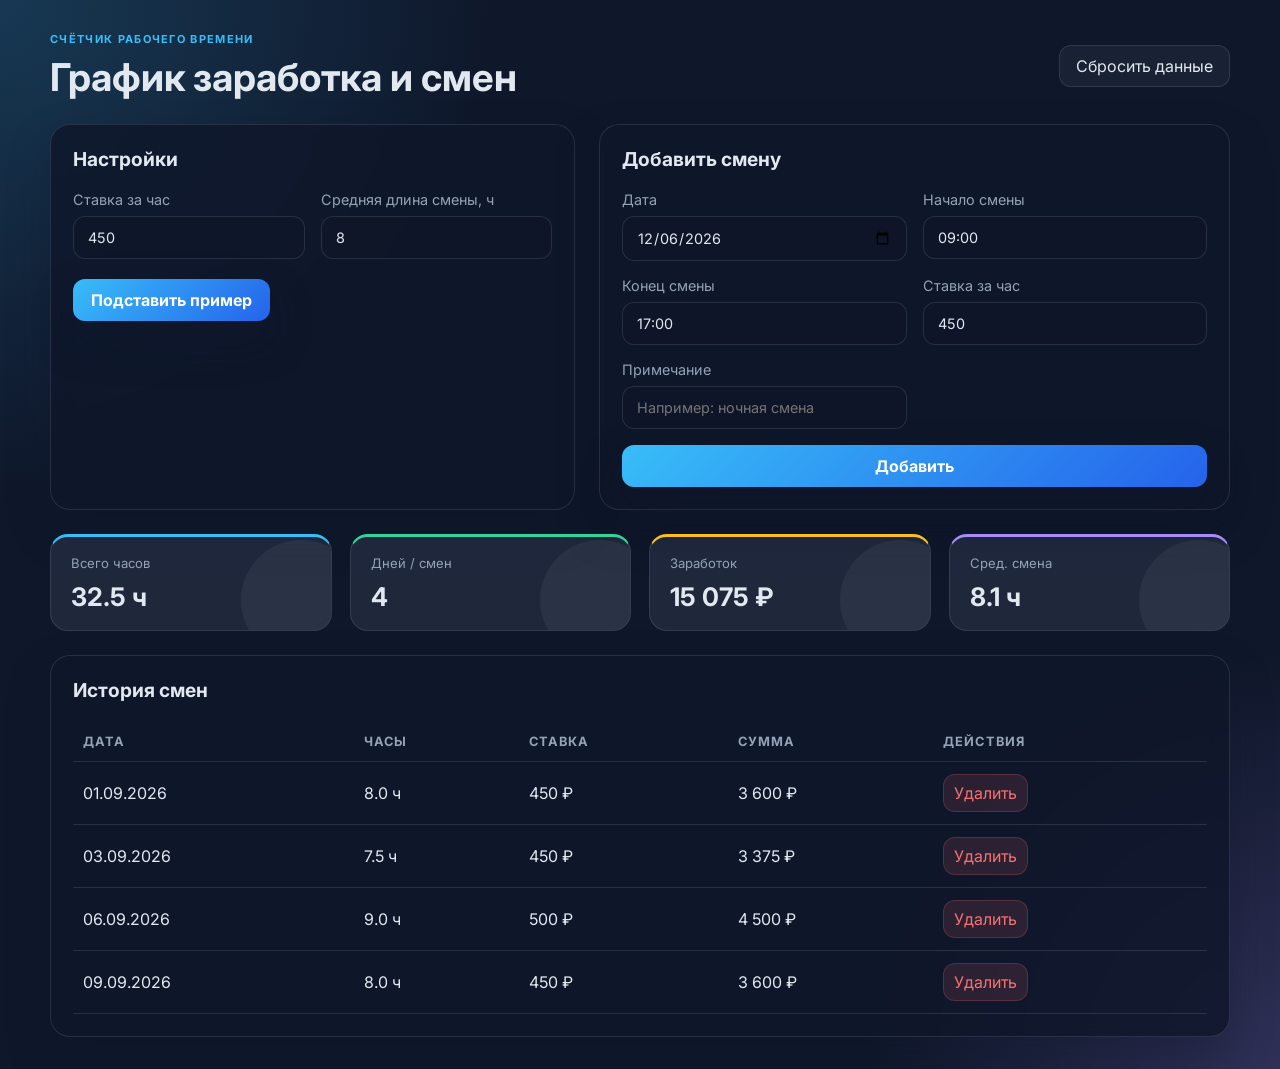
==== index.html @ fa551477 "Add files via upload" ====
<!DOCTYPE html>
<html lang="ru">
  <head>
    <meta charset="UTF-8" />
    <meta name="viewport" content="width=device-width, initial-scale=1.0" />
    <title>Рабочее время и заработок</title>
    <link rel="preconnect" href="https://fonts.googleapis.com" />
    <link rel="preconnect" href="https://fonts.gstatic.com" crossorigin />
    <link href="https://fonts.googleapis.com/css2?family=Inter:wght@400;500;600;700;800&display=swap" rel="stylesheet" />
    <link rel="stylesheet" href="style.css?v=4" />
  </head>
  <body>
    <div class="app-shell">
      <header class="topbar">
        <div>
          <p class="eyebrow">Счётчик рабочего времени</p>
          <h1>График заработка и смен</h1>
        </div>
        <div class="topbar-actions">
          <button class="ghost-btn menu-toggle" id="menuToggle" type="button" aria-expanded="false" aria-controls="mobileMenu">☰</button>
          <button class="ghost-btn back-btn" id="backToHomeBtn" type="button">← Назад</button>
          <button class="ghost-btn reset-btn" id="resetDataBtn" type="button">Сбросить данные</button>
        </div>
      </header>

      <nav class="mobile-menu" id="mobileMenu" aria-label="Дополнительные разделы">
        <a class="home-link" href="index.html">Главная — добавить смену</a>
        <a href="index.html?view=report">История смен</a>
      </nav>

      <main class="dashboard">
        <section class="panel settings-panel">
          <div class="panel-header">
            <h2>Настройки</h2>
          </div>

          <div class="field-grid">
            <label class="field">
              <span>Ставка за час</span>
              <input id="hourRateInput" type="number" min="0" step="0.01" value="450" />
            </label>

            <label class="field">
              <span>Средняя длина смены, ч</span>
              <input id="averageShiftInput" type="number" min="1" step="0.5" value="8" />
            </label>
          </div>

          <div class="quick-actions">
            <button id="useExampleBtn" type="button" class="primary-btn">Подставить пример</button>
          </div>
        </section>

        <section class="panel form-panel">
          <div class="panel-header">
            <h2>Добавить смену</h2>
          </div>

          <form id="shiftForm">
            <div class="field-grid">
              <label class="field">
                <span>Дата</span>
                <input id="dateInput" type="date" required />
              </label>

              <label class="field">
                <span>Начало смены</span>
                <input id="startTimeInput" type="text" inputmode="numeric" placeholder="Например, 16:00" value="09:00" maxlength="5" required />
              </label>

              <label class="field">
                <span>Конец смены</span>
                <input id="endTimeInput" type="text" inputmode="numeric" placeholder="Например, 04:00" value="17:00" maxlength="5" required />
              </label>

              <label class="field">
                <span>Ставка за час</span>
                <input id="shiftRateInput" type="number" min="0" step="0.01" value="450" />
              </label>

              <label class="field">
                <span>Примечание</span>
                <input id="noteInput" type="text" placeholder="Например: ночная смена" />
              </label>
            </div>

            <button type="submit" class="primary-btn wide">Добавить</button>
          </form>
        </section>

        <section class="stats-grid" aria-label="Итоги">
          <article class="stat-card accent-blue">
            <p>Всего часов</p>
            <h3 id="totalHours">0</h3>
          </article>
          <article class="stat-card accent-green">
            <p>Дней / смен</p>
            <h3 id="totalShifts">0</h3>
          </article>
          <article class="stat-card accent-orange">
            <p>Заработок</p>
            <h3 id="totalEarned">0 ₽</h3>
          </article>
          <article class="stat-card accent-purple">
            <p>Сред. смена</p>
            <h3 id="averageShift">0 ч</h3>
          </article>
        </section>

        <section class="panel calendar-panel">
          <div class="panel-header calendar-header">
            <h2>Календарь рабочих дней</h2>
            <div class="calendar-controls">
              <button class="ghost-btn calendar-nav-btn" id="previousMonthBtn" type="button" aria-label="Предыдущий месяц">‹</button>
              <strong id="calendarMonthLabel"></strong>
              <button class="ghost-btn calendar-nav-btn" id="nextMonthBtn" type="button" aria-label="Следующий месяц">›</button>
            </div>
          </div>
          <div id="calendar" class="calendar" aria-live="polite"></div>
          <div class="calendar-legend">
            <span><i class="legend-dot worked"></i> Работал</span>
            <span><i class="legend-dot day-off"></i> Выходной</span>
          </div>
        </section>

        <section class="panel chart-panel">
          <div class="panel-header">
            <h2>График по дням</h2>
          </div>
          <div id="chart" class="chart" aria-live="polite"></div>
        </section>

        <section class="panel table-panel">
          <div class="panel-header">
            <h2>История смен</h2>
          </div>

          <div class="table-wrap">
            <table>
              <thead>
                <tr>
                  <th>Дата</th>
                  <th>Часы</th>
                  <th>Ставка</th>
                  <th>Сумма</th>
                  <th>Действия</th>
                </tr>
              </thead>
              <tbody id="entriesTableBody"></tbody>
            </table>
          </div>
        </section>
      </main>
    </div>

    <script src="script.js?v=4"></script>
  </body>
</html>
---- style.css ----
:root {
  --bg: #0f172a;
  --bg-soft: #111827;
  --panel: rgba(15, 23, 42, 0.82);
  --panel-strong: #1e293b;
  --panel-alt: #0b1120;
  --card: rgba(148, 163, 184, 0.12);
  --text: #e2e8f0;
  --muted: #94a3b8;
  --line: rgba(148, 163, 184, 0.18);
  --blue: #38bdf8;
  --green: #34d399;
  --orange: #fbbf24;
  --purple: #a78bfa;
  --red: #f87171;
  --shadow: 0 20px 40px rgba(15, 23, 42, 0.35);
}

* {
  box-sizing: border-box;
}

html, body {
  margin: 0;
  min-height: 100%;
  font-family: "Inter", sans-serif;
  background:
    radial-gradient(circle at top left, rgba(56, 189, 248, 0.2), transparent 30%),
    radial-gradient(circle at bottom right, rgba(167, 139, 250, 0.22), transparent 25%),
    var(--bg);
  color: var(--text);
}

body {
  padding: 32px 20px;
}

button, input {
  font: inherit;
}

.app-shell {
  max-width: 1180px;
  margin: 0 auto;
}

.topbar {
  display: flex;
  justify-content: space-between;
  align-items: center;
  gap: 16px;
  margin-bottom: 24px;
}

.topbar-actions {
  display: flex;
  align-items: center;
  gap: 10px;
}

.menu-toggle {
  display: none;
}

.back-btn {
  display: none;
}

.mobile-menu {
  display: none;
}

.eyebrow {
  margin: 0;
  color: var(--blue);
  text-transform: uppercase;
  letter-spacing: 0.12em;
  font-size: 11px;
  font-weight: 700;
}

h1 {
  margin: 8px 0 0;
  font-size: clamp(2rem, 3vw, 3rem);
}

.ghost-btn,
.primary-btn,
.delete-btn {
  border: none;
  border-radius: 12px;
  cursor: pointer;
  transition: transform 0.18s ease, opacity 0.18s ease;
}

.ghost-btn:hover,
.primary-btn:hover,
.delete-btn:hover {
  transform: translateY(-1px);
}

.ghost-btn {
  background: rgba(148, 163, 184, 0.08);
  color: var(--text);
  border: 1px solid var(--line);
  padding: 10px 16px;
}

.primary-btn {
  background: linear-gradient(135deg, var(--blue), #2563eb);
  color: white;
  padding: 11px 18px;
  font-weight: 700;
  box-shadow: var(--shadow);
}

.wide {
  width: 100%;
  margin-top: 16px;
}

.dashboard {
  display: grid;
  grid-template-columns: 1.25fr 1.5fr;
  gap: 24px;
}

.panel {
  background: var(--panel);
  border: 1px solid var(--line);
  border-radius: 20px;
  padding: 22px;
  box-shadow: var(--shadow);
  backdrop-filter: blur(10px);
  min-width: 0;
}

.dashboard > * {
  min-width: 0;
}

body.view-report .dashboard > * {
  display: none;
}

body.view-report .dashboard > .stats-grid,
body.view-report .dashboard > .calendar-panel,
body.view-report .dashboard > .chart-panel,
body.view-report .dashboard > .table-panel {
  display: block;
}

body:not(.view-report) .dashboard > .calendar-panel,
body:not(.view-report) .dashboard > .chart-panel {
  display: none;
}

.settings-panel,
.form-panel {
  min-height: 180px;
}

.panel-header {
  display: flex;
  justify-content: space-between;
  align-items: center;
  margin-bottom: 20px;
}

.panel-header h2 {
  margin: 0;
  font-size: 1.2rem;
}

.field-grid {
  display: grid;
  grid-template-columns: repeat(2, minmax(0, 1fr));
  gap: 16px;
}

.field {
  display: flex;
  flex-direction: column;
  gap: 8px;
  color: var(--muted);
  font-size: 0.9rem;
}

.field input {
  width: 100%;
  border: 1px solid var(--line);
  background: rgba(15, 23, 42, 0.8);
  color: var(--text);
  border-radius: 12px;
  padding: 12px 14px;
  outline: none;
}

.field input:focus {
  border-color: rgba(56, 189, 248, 0.9);
  box-shadow: 0 0 0 3px rgba(56, 189, 248, 0.12);
}

.quick-actions {
  margin-top: 20px;
}

.stats-grid {
  grid-column: 1 / -1;
  display: grid;
  grid-template-columns: repeat(4, minmax(0, 1fr));
  gap: 18px;
}

.stat-card {
  background: var(--card);
  border: 1px solid var(--line);
  border-radius: 18px;
  padding: 18px 20px;
  position: relative;
  overflow: hidden;
}

.stat-card::after {
  content: "";
  position: absolute;
  inset: auto -30px -30px auto;
  width: 120px;
  height: 120px;
  border-radius: 50%;
  background: rgba(255, 255, 255, 0.05);
}

.stat-card p {
  margin: 0;
  color: var(--muted);
  font-size: 0.82rem;
}

.stat-card h3 {
  margin: 10px 0 0;
  font-size: clamp(1.5rem, 2vw, 2.2rem);
}

.accent-blue { border-top: 3px solid var(--blue); }
.accent-green { border-top: 3px solid var(--green); }
.accent-orange { border-top: 3px solid var(--orange); }
.accent-purple { border-top: 3px solid var(--purple); }

.chart-panel,
.calendar-panel,
.table-panel {
  grid-column: 1 / -1;
}

.calendar-header {
  margin-bottom: 16px;
}

.calendar-controls {
  display: flex;
  align-items: center;
  gap: 14px;
  color: var(--text);
}

.calendar-nav-btn {
  padding: 5px 12px;
  font-size: 1.3rem;
  line-height: 1;
}

.calendar {
  display: grid;
  grid-template-columns: repeat(7, minmax(0, 1fr));
  gap: 8px;
}

.calendar-weekday {
  padding: 4px 8px;
  color: var(--muted);
  font-size: 0.75rem;
  font-weight: 700;
  text-align: center;
  text-transform: uppercase;
}

.calendar-cell {
  min-height: 92px;
  padding: 10px;
  border: 1px solid var(--line);
  border-radius: 12px;
  background: rgba(15, 23, 42, 0.58);
}

.calendar-empty {
  border-color: transparent;
  background: transparent;
}

.calendar-cell.is-worked {
  border-color: rgba(52, 211, 153, 0.55);
  background: rgba(52, 211, 153, 0.1);
}

.calendar-cell.is-day-off {
  background: rgba(148, 163, 184, 0.04);
}

.calendar-day {
  display: block;
  margin-bottom: 12px;
  font-size: 1rem;
}

.calendar-status,
.calendar-hours {
  display: block;
  font-size: 0.72rem;
}

.worked-status {
  color: var(--green);
  font-weight: 700;
}

.day-off-status {
  color: var(--muted);
}

.calendar-hours {
  margin-top: 5px;
  color: var(--text);
}

.calendar-legend {
  display: flex;
  gap: 18px;
  margin-top: 16px;
  color: var(--muted);
  font-size: 0.8rem;
}

.calendar-legend span {
  display: inline-flex;
  align-items: center;
  gap: 7px;
}

.legend-dot {
  width: 9px;
  height: 9px;
  border-radius: 50%;
}

.legend-dot.worked {
  background: var(--green);
}

.legend-dot.day-off {
  background: var(--muted);
}

.chart {
  display: flex;
  align-items: flex-end;
  gap: 12px;
  height: 220px;
  padding-top: 24px;
  border-radius: 16px;
  background: linear-gradient(180deg, rgba(15, 23, 42, 0.75), rgba(15, 23, 42, 0.9));
  border: 1px solid var(--line);
  padding-inline: 16px;
}

.bar-group {
  flex: 1;
  display: flex;
  flex-direction: column;
  align-items: center;
  justify-content: end;
  gap: 8px;
  height: 100%;
}

.bar {
  width: 100%;
  max-width: 42px;
  min-height: 12px;
  border-radius: 10px 10px 0 0;
  background: linear-gradient(180deg, var(--blue), var(--purple));
  box-shadow: 0 10px 20px rgba(56, 189, 248, 0.25);
}

.bar-label {
  font-size: 0.7rem;
  color: var(--muted);
  text-align: center;
  white-space: nowrap;
}

.table-wrap {
  overflow-x: auto;
  max-width: 100%;
}

table {
  width: 100%;
  border-collapse: collapse;
  min-width: 700px;
}

th, td {
  padding: 12px 10px;
  border-bottom: 1px solid var(--line);
  text-align: left;
}

th {
  color: var(--muted);
  font-size: 0.8rem;
  text-transform: uppercase;
  letter-spacing: 0.08em;
}

tbody tr:hover {
  background: rgba(148, 163, 184, 0.04);
}

.delete-btn {
  background: rgba(248, 113, 113, 0.12);
  color: var(--red);
  border: 1px solid rgba(248, 113, 113, 0.2);
  padding: 8px 10px;
}

.empty-state {
  text-align: center;
  color: var(--muted);
  padding: 20px;
}

@media (max-width: 900px) {
  .dashboard {
    grid-template-columns: 1fr;
  }

  .stats-grid {
    grid-template-columns: repeat(2, minmax(0, 1fr));
  }

  .panel {
    padding: 18px;
  }
}

@media (max-width: 640px) {
  body {
    padding: 16px 10px;
  }

  .topbar {
    flex-direction: column;
    align-items: flex-start;
    gap: 12px;
    margin-bottom: 16px;
  }

  .topbar-actions {
    width: 100%;
    justify-content: space-between;
  }

  .menu-toggle {
    display: block;
    min-width: 46px;
    padding: 10px 12px;
    font-size: 1.15rem;
  }

  body.view-report .back-btn {
    display: block;
  }

  .reset-btn {
    flex: 1;
  }

  .mobile-menu {
    display: none;
    margin: -4px 0 16px;
    padding: 8px;
    border: 1px solid var(--line);
    border-radius: 14px;
    background: var(--panel);
  }

  body.menu-open .mobile-menu {
    display: grid;
    gap: 6px;
  }

  .mobile-menu a {
    padding: 12px;
    border-radius: 10px;
    color: var(--text);
    background: rgba(148, 163, 184, 0.08);
    text-decoration: none;
  }

  .mobile-menu a:active {
    background: rgba(56, 189, 248, 0.18);
  }

  .mobile-menu .home-link {
    color: var(--blue);
    font-weight: 700;
  }

  .chart-panel,
  .calendar-panel {
    display: none;
  }

  body.view-report .stats-grid,
  body.view-report .calendar-panel,
  body.view-report .chart-panel,
  body.view-report .table-panel {
    display: block;
  }

  body.view-report .chart-panel,
  body.view-report .table-panel {
    display: block;
  }

  .panel {
    padding: 16px 12px;
    border-radius: 16px;
  }

  .panel-header {
    margin-bottom: 16px;
  }

  .calendar-header {
    align-items: flex-start;
    flex-direction: column;
    gap: 12px;
  }

  .calendar-controls {
    width: 100%;
    justify-content: space-between;
  }

  .field-grid,
  .stats-grid {
    grid-template-columns: 1fr;
  }

  .calendar {
    gap: 6px;
    overflow: hidden;
    padding-bottom: 0;
    grid-template-columns: repeat(7, minmax(0, 1fr));
  }

  .calendar-cell {
    min-height: 98px;
    padding: 9px 4px;
    border-radius: 9px;
    overflow: hidden;
  }

  .calendar-weekday {
    padding-inline: 0;
    font-size: 0.7rem;
  }

  .calendar-day {
    margin-bottom: 12px;
    font-size: 0.95rem;
  }

  .calendar-status,
  .calendar-hours {
    overflow-wrap: anywhere;
    font-size: 0.59rem;
    line-height: 1.35;
  }

  .calendar-legend {
    flex-wrap: wrap;
    gap: 10px 16px;
  }

  .chart {
    gap: 6px;
    padding-inline: 8px;
  }

  .bar-label {
    font-size: 0.6rem;
  }
}

@media (max-width: 380px) {
  h1 {
    font-size: 1.75rem;
  }

  .calendar {
    gap: 5px;
    grid-template-columns: repeat(7, minmax(0, 1fr));
  }

  .calendar-cell {
    min-height: 92px;
    padding: 8px 3px;
  }

  .calendar-status,
  .calendar-hours {
    font-size: 0.56rem;
  }
}
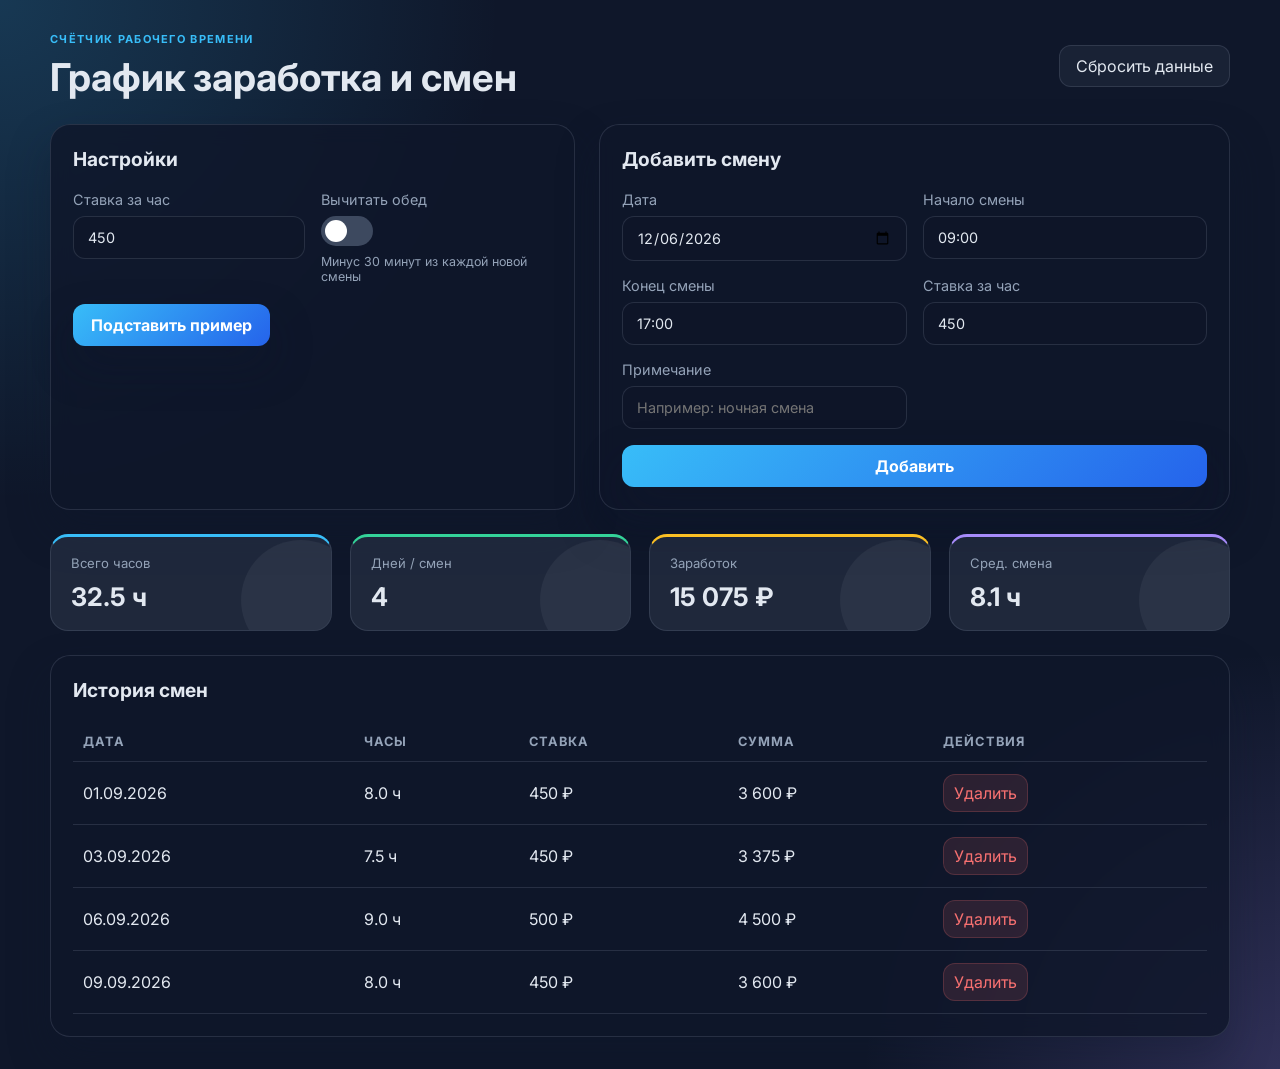
==== commit 28ac8624: "Add files via upload" ====
--- a/index.html
+++ b/index.html
@@ -7,7 +7,7 @@
     <link rel="preconnect" href="https://fonts.googleapis.com" />
     <link rel="preconnect" href="https://fonts.gstatic.com" crossorigin />
     <link href="https://fonts.googleapis.com/css2?family=Inter:wght@400;500;600;700;800&display=swap" rel="stylesheet" />
-    <link rel="stylesheet" href="style.css?v=4" />
+    <link rel="stylesheet" href="style.css?v=5" />
   </head>
   <body>
     <div class="app-shell">
@@ -40,9 +40,13 @@
               <input id="hourRateInput" type="number" min="0" step="0.01" value="450" />
             </label>
 
-            <label class="field">
-              <span>Средняя длина смены, ч</span>
-              <input id="averageShiftInput" type="number" min="1" step="0.5" value="8" />
+            <label class="field checkbox-field">
+              <span>Вычитать обед</span>
+              <span class="switch-control">
+                <input id="lunchBreakInput" type="checkbox" />
+                <span class="switch-slider"></span>
+              </span>
+              <small>Минус 30 минут из каждой новой смены</small>
             </label>
           </div>
 
@@ -153,6 +157,6 @@
       </main>
     </div>
 
-    <script src="script.js?v=4"></script>
+    <script src="script.js?v=6"></script>
   </body>
 </html>
--- a/style.css
+++ b/style.css
@@ -201,6 +201,58 @@
   box-shadow: 0 0 0 3px rgba(56, 189, 248, 0.12);
 }
 
+.checkbox-field {
+  justify-content: center;
+}
+
+.checkbox-field small {
+  color: var(--muted);
+  font-size: 0.78rem;
+}
+
+.switch-control {
+  position: relative;
+  display: inline-block;
+  width: 52px;
+  height: 30px;
+}
+
+.switch-control input {
+  position: absolute;
+  opacity: 0;
+  width: 0;
+  height: 0;
+}
+
+.switch-slider {
+  position: absolute;
+  inset: 0;
+  cursor: pointer;
+  border-radius: 999px;
+  background: rgba(100, 116, 139, 0.55);
+  transition: background 0.2s ease;
+}
+
+.switch-slider::before {
+  content: "";
+  position: absolute;
+  width: 22px;
+  height: 22px;
+  left: 4px;
+  top: 4px;
+  border-radius: 50%;
+  background: white;
+  transition: transform 0.2s ease;
+}
+
+.switch-control input:checked + .switch-slider {
+  background: var(--blue);
+}
+
+.switch-control input:checked + .switch-slider::before {
+  transform: translateX(22px);
+}
+
 .quick-actions {
   margin-top: 20px;
 }
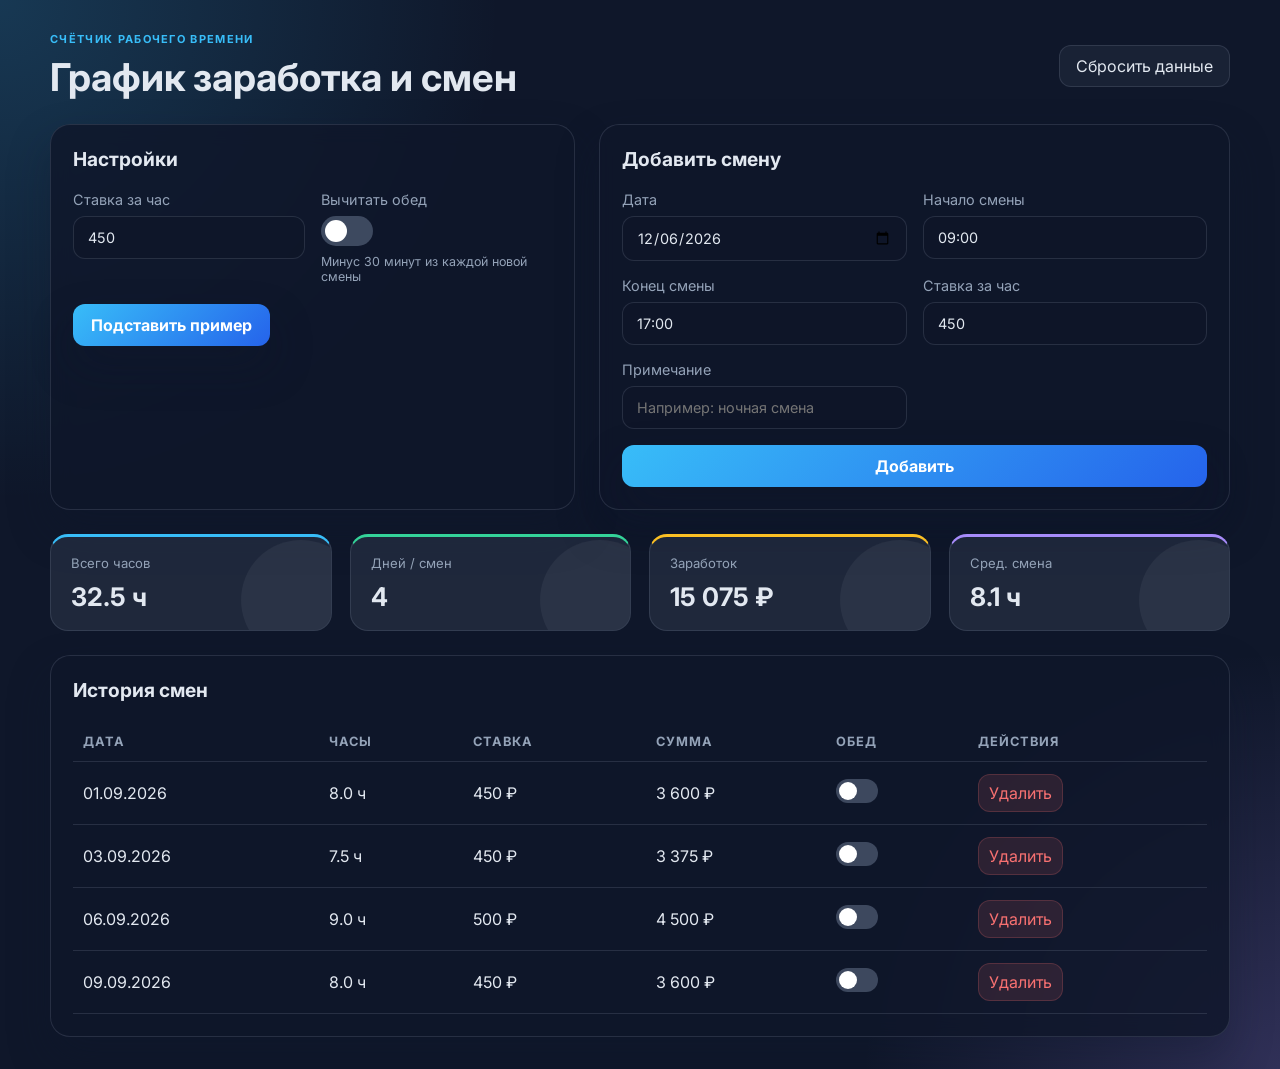
==== commit ebe6da11: "Add files via upload" ====
--- a/index.html
+++ b/index.html
@@ -7,7 +7,7 @@
     <link rel="preconnect" href="https://fonts.googleapis.com" />
     <link rel="preconnect" href="https://fonts.gstatic.com" crossorigin />
     <link href="https://fonts.googleapis.com/css2?family=Inter:wght@400;500;600;700;800&display=swap" rel="stylesheet" />
-    <link rel="stylesheet" href="style.css?v=5" />
+    <link rel="stylesheet" href="style.css?v=6" />
   </head>
   <body>
     <div class="app-shell">
@@ -147,6 +147,7 @@
                   <th>Часы</th>
                   <th>Ставка</th>
                   <th>Сумма</th>
+                  <th>Обед</th>
                   <th>Действия</th>
                 </tr>
               </thead>
@@ -157,6 +158,6 @@
       </main>
     </div>
 
-    <script src="script.js?v=6"></script>
+    <script src="script.js?v=7"></script>
   </body>
 </html>
--- a/style.css
+++ b/style.css
@@ -253,6 +253,31 @@
   transform: translateX(22px);
 }
 
+.table-switch {
+  position: relative;
+  display: inline-block;
+  width: 42px;
+  height: 24px;
+}
+
+.table-switch input {
+  position: absolute;
+  opacity: 0;
+  width: 0;
+  height: 0;
+}
+
+.table-switch .switch-slider::before {
+  width: 18px;
+  height: 18px;
+  left: 3px;
+  top: 3px;
+}
+
+.table-switch input:checked + .switch-slider::before {
+  transform: translateX(18px);
+}
+
 .quick-actions {
   margin-top: 20px;
 }
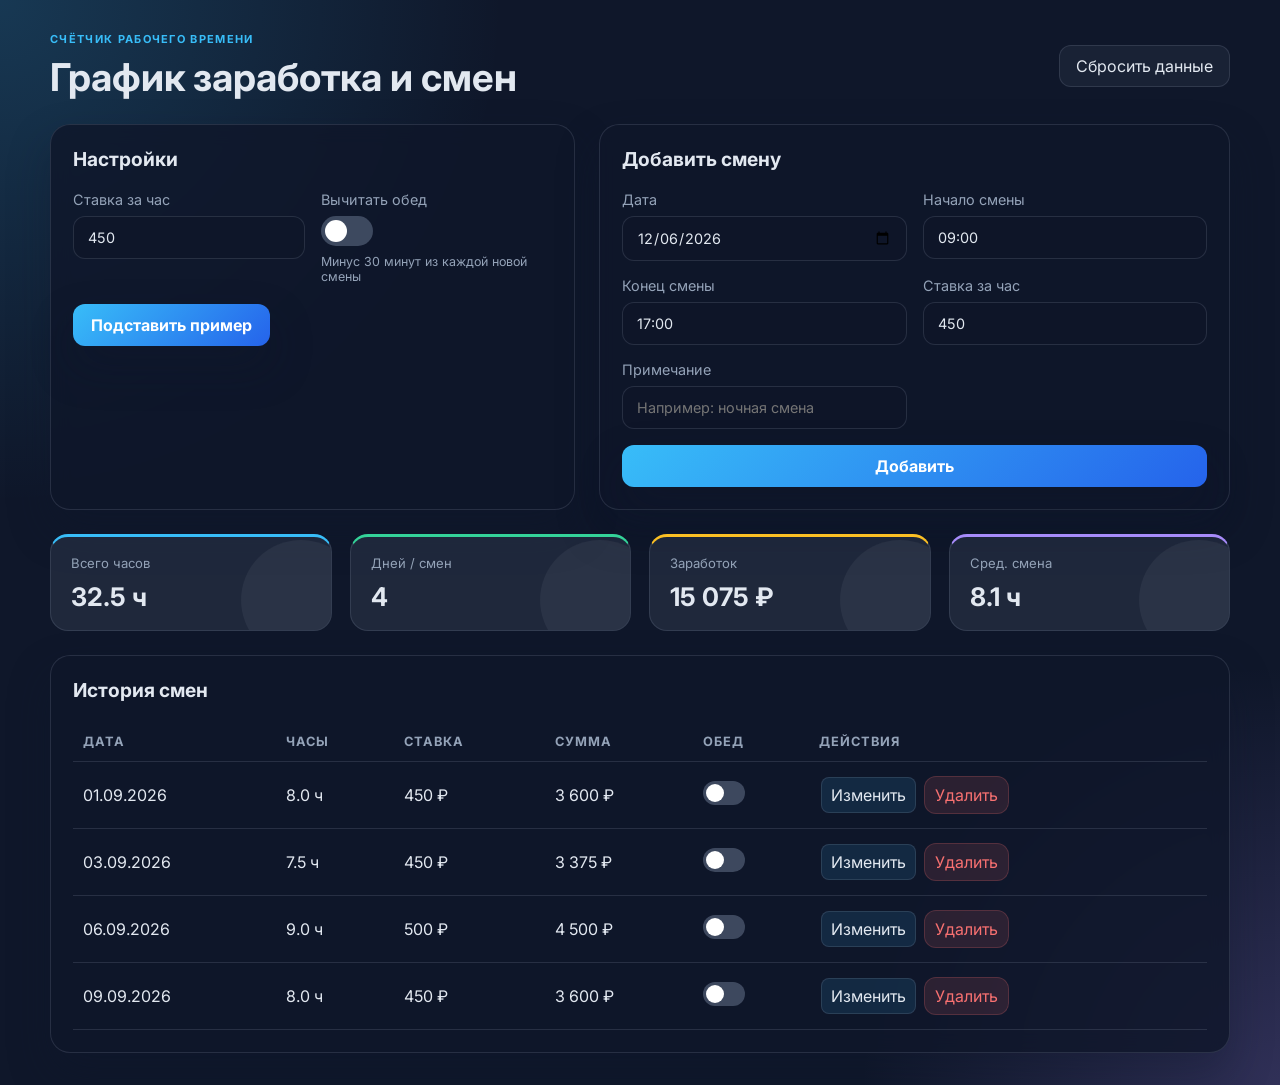
==== commit e938ab90: "Add files via upload" ====
--- a/index.html
+++ b/index.html
@@ -7,7 +7,7 @@
     <link rel="preconnect" href="https://fonts.googleapis.com" />
     <link rel="preconnect" href="https://fonts.gstatic.com" crossorigin />
     <link href="https://fonts.googleapis.com/css2?family=Inter:wght@400;500;600;700;800&display=swap" rel="stylesheet" />
-    <link rel="stylesheet" href="style.css?v=6" />
+    <link rel="stylesheet" href="style.css?v=8" />
   </head>
   <body>
     <div class="app-shell">
@@ -88,7 +88,8 @@
               </label>
             </div>
 
-            <button type="submit" class="primary-btn wide">Добавить</button>
+            <button id="shiftSubmitBtn" type="submit" class="primary-btn wide">Добавить</button>
+            <button id="cancelEditBtn" type="button" class="ghost-btn wide" hidden>Отменить редактирование</button>
           </form>
         </section>
 
@@ -158,6 +159,6 @@
       </main>
     </div>
 
-    <script src="script.js?v=7"></script>
+    <script src="script.js?v=10"></script>
   </body>
 </html>
--- a/style.css
+++ b/style.css
@@ -86,6 +86,7 @@
 
 .ghost-btn,
 .primary-btn,
+.edit-btn,
 .delete-btn {
   border: none;
   border-radius: 12px;
@@ -95,6 +96,7 @@
 
 .ghost-btn:hover,
 .primary-btn:hover,
+.edit-btn:hover,
 .delete-btn:hover {
   transform: translateY(-1px);
 }
@@ -117,6 +119,20 @@
 .wide {
   width: 100%;
   margin-top: 16px;
+}
+
+.edit-btn,
+.delete-btn {
+  margin: 2px;
+}
+
+.edit-btn {
+  border: 1px solid var(--line);
+  border-radius: 8px;
+  padding: 7px 9px;
+  background: rgba(56, 189, 248, 0.12);
+  color: var(--text);
+  cursor: pointer;
 }
 
 .dashboard {
@@ -278,6 +294,10 @@
   transform: translateX(18px);
 }
 
+.table-switch input:checked + .switch-slider {
+  background: var(--blue);
+}
+
 .quick-actions {
   margin-top: 20px;
 }
